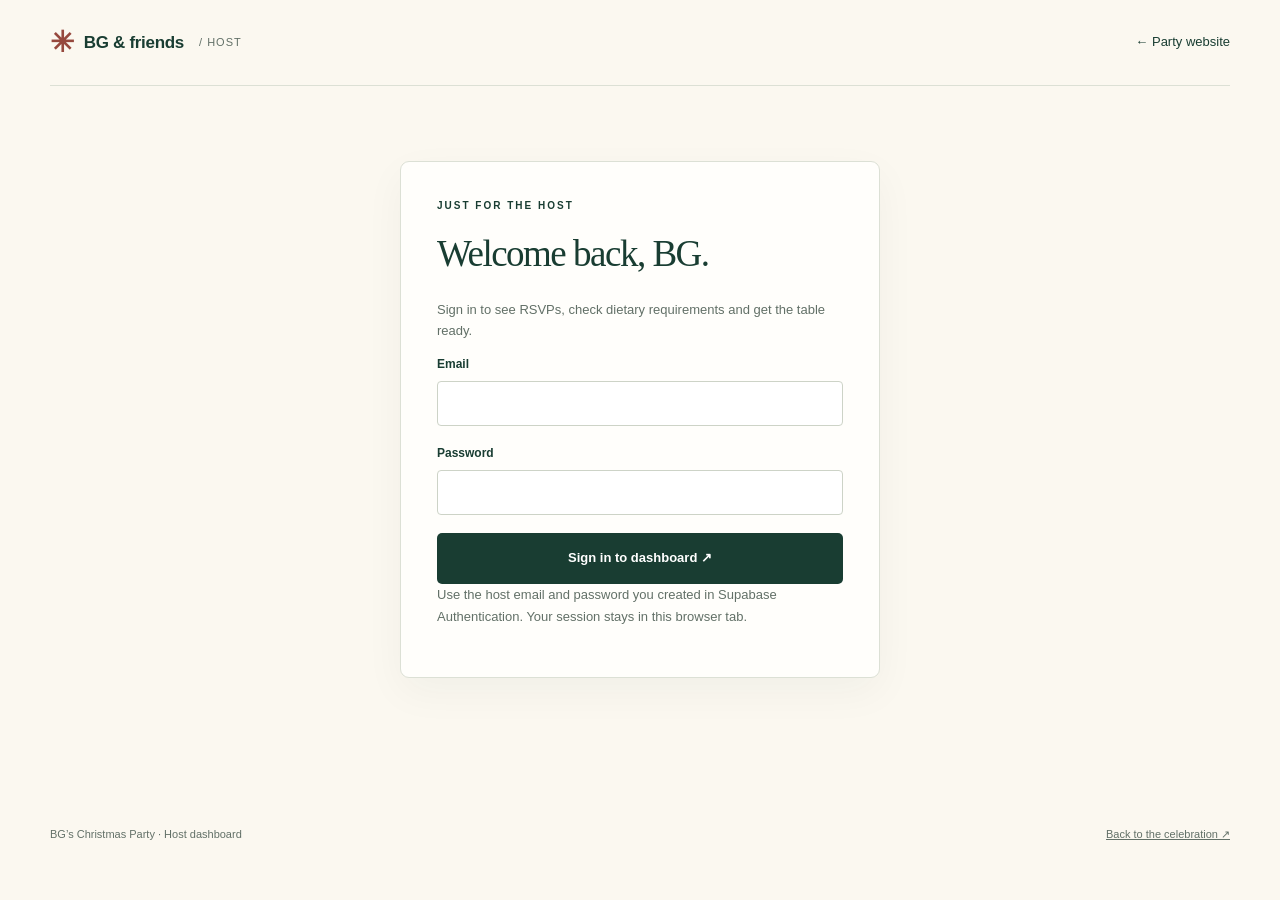
==== admin.html @ 315f64fb "Add files via upload" ====
<!doctype html>
<html lang="en-AU">
<head>
  <meta charset="utf-8">
  <meta name="viewport" content="width=device-width, initial-scale=1">
  <meta name="theme-color" content="#193d32">
  <meta name="referrer" content="no-referrer">
  <meta name="robots" content="noindex,nofollow">
  <meta http-equiv="Content-Security-Policy" content="default-src 'self'; script-src 'self'; style-src 'self'; img-src 'self' data:; connect-src https://kngelwfupxtznqcwbgnf.supabase.co; object-src 'none'; base-uri 'self'; form-action 'none'">
  <title>Host dashboard · BG’s Christmas Party</title>
  <link rel="icon" href="./favicon.svg" type="image/svg+xml">
  <link rel="stylesheet" href="./styles.css">
  <script type="module" src="./admin.js"></script>
</head>
<body class="admin-page">
  <a class="skip" href="#main">Skip to content</a>
  <header class="site-header wrap"><a class="brand" href="./index.html"><span class="brand-mark" aria-hidden="true">✳</span> BG & friends <span class="year">/ HOST</span></a><nav aria-label="Host navigation"><a href="./index.html">← Party website</a><button id="signout" class="text-button" type="button" hidden>Sign out</button></nav></header>
  <main id="main" class="wrap admin-main">
    <section id="login-panel" class="login-card">
      <p class="eyebrow">JUST FOR THE HOST</p><h1>Welcome back, BG.</h1><p>Sign in to see RSVPs, check dietary requirements and get the table ready.</p>
      <div id="login-status" class="notice" role="status" hidden></div>
      <noscript><p class="notice error">Please enable JavaScript to sign in.</p></noscript>
      <form id="login-form"><fieldset id="login-fields"><label>Email<input name="email" type="email" required autocomplete="username"></label><label>Password<input name="password" type="password" required autocomplete="current-password"></label><button class="button primary full" type="submit">Sign in to dashboard ↗</button></fieldset></form>
      <p class="small">Use the host email and password you created in Supabase Authentication. Your session stays in this browser tab.</p>
    </section>
    <section id="dashboard" hidden>
      <div class="section-heading"><div><p class="eyebrow">CHRISTMAS, ORGANISED</p><h1>Your party at a glance.</h1><p>19 December 2026 · 1 pm AEDT</p><p id="signed-in-as" class="small"></p></div><div class="button-row"><button id="refresh-admin" class="button secondary" type="button">↻ Refresh</button><button id="export-csv" class="button primary" type="button" disabled>Download CSV ↓</button></div></div>
      <div id="admin-status" class="notice" role="status" hidden></div>
      <div id="stats" class="stats-grid" aria-label="RSVP totals"></div>
      <section class="menu-summary"><div><h2>Food on the table</h2><p class="small">Confirmed households by their selected food category</p></div><div id="food-totals" class="food-totals"></div></section>
      <section class="guest-management"><div class="management-heading"><div><h2>Household RSVPs</h2><p id="record-count" class="small">Loading responses…</p></div><div class="table-filters"><label>Search<input type="search" id="guest-search" placeholder="Name, dish or dietary note"></label><label>Attendance<select id="attendance-filter"><option value="All">All responses</option><option>Yes</option><option>Maybe</option><option>No</option></select></label></div></div>
        <div class="table-scroll"><table class="guest-table"><thead><tr><th>Household</th><th>RSVP</th><th>Adults</th><th>Kids</th><th>Bringing</th><th>Dietary notes</th><th>Manage</th></tr></thead><tbody id="guest-rows"></tbody></table></div>
        <div id="admin-empty" class="empty-state" hidden><span class="empty-icon" aria-hidden="true">✧</span><h3>No responses yet.</h3><p>Once guests submit their RSVPs, you’ll see them here.</p></div>
      </section>
    </section>
  </main>
  <dialog id="edit-dialog" aria-labelledby="edit-title"><div class="dialog-heading"><div><p class="eyebrow">HOST EDIT</p><h2 id="edit-title">Update this RSVP</h2></div><button id="close-dialog" class="icon-button" type="button" aria-label="Close editor">×</button></div>
    <div id="edit-status" class="notice" role="status" hidden></div>
    <form id="host-edit-form"><fieldset id="host-edit-fields">
      <label>Household name<input name="household_name" required maxlength="100"></label>
      <div class="form-row"><label>Attendance<select name="attendance"><option>Yes</option><option>Maybe</option><option>No</option></select></label><label>Category<select name="food_category"></select></label></div>
      <div class="form-row"><label>Adults<input name="adults" type="number" min="0" max="50" step="1" required></label><label>Children<input name="children" type="number" min="0" max="50" step="1" required></label></div>
      <label>Bringing<textarea name="bringing" rows="2" maxlength="1000"></textarea></label>
      <label>Quantity or serves<input name="quantity" maxlength="100"></label>
      <label>Dietary requirements<textarea name="dietary_requirements" rows="2" maxlength="1000"></textarea></label>
      <button type="submit" class="button primary full">Save changes</button>
    </fieldset></form>
  </dialog>
  <footer class="wrap site-footer"><span>BG’s Christmas Party · Host dashboard</span><a href="./index.html">Back to the celebration ↗</a></footer>
</body>
</html>
---- styles.css ----
:root{--paper:#fbf8f0;--ink:#193d32;--muted:#627067;--line:#dce0d5;--green:#214e3e;--red:#96483d;--gold:#c3a35d;--white:#fffefb;--soft:#eef0e7;--shadow:0 14px 42px #20382b0b}
*{box-sizing:border-box}html{scroll-behavior:smooth;scroll-padding-top:30px}body{margin:0;background:var(--paper);color:var(--ink);font-family:Arial,Helvetica,sans-serif;font-size:16px;line-height:1.6}button,input,select,textarea{font:inherit}button,a,input,select,textarea{-webkit-tap-highlight-color:transparent}button{cursor:pointer}button:disabled{cursor:wait;opacity:.55}[hidden]{display:none!important}a{color:inherit}a:hover{color:var(--red)}button:focus-visible,a:focus-visible,input:focus-visible,textarea:focus-visible,select:focus-visible{outline:3px solid var(--gold);outline-offset:4px}.wrap{width:min(1180px,calc(100% - 80px));margin:auto}.site-header{display:flex;align-items:center;justify-content:space-between;padding:28px 0;border-bottom:1px solid var(--line);gap:20px}.brand{display:inline-flex;align-items:center;gap:10px;text-decoration:none;font-size:17px;font-weight:700;letter-spacing:-.3px}.brand-mark{font-size:29px;color:var(--red);line-height:1}.year{font-size:11px;letter-spacing:1px;font-weight:400;color:var(--muted);margin-left:5px}nav{display:flex;align-items:center;gap:28px}nav a{text-decoration:none;font-size:13px}nav .host-link{color:var(--muted);border-left:1px solid var(--line);padding-left:28px}.skip{position:absolute;left:12px;top:-100px;background:var(--ink);color:white;padding:12px;z-index:10}.skip:focus{top:12px}.hero{display:grid;grid-template-columns:1.3fr 1fr;align-items:center;gap:70px;padding-top:75px;padding-bottom:70px}.eyebrow{font-size:10px;font-weight:700;letter-spacing:2px;line-height:1.6;margin:0 0 20px;text-transform:uppercase}.tiny-star{color:var(--red);font-size:16px;margin-right:8px}h1,h2,h3,p{margin-top:0}h1,h2,h3{font-family:Georgia,'Times New Roman',serif;font-weight:400;line-height:1.08;letter-spacing:-1.5px}h1{font-size:clamp(42px,4.4vw,64px);margin-bottom:26px}h1 em{font-weight:400;color:var(--red)}.hero-intro{font-size:16px;line-height:1.85;color:var(--muted);max-width:430px;margin-bottom:28px}.hero-note{font-size:11px;letter-spacing:.2px;color:var(--muted);margin:16px 0 0}.button{display:inline-flex;align-items:center;justify-content:center;gap:30px;padding:14px 24px;min-height:48px;font-size:13px;font-weight:600;text-decoration:none;border:1px solid transparent;border-radius:5px;transition:background .15s,transform .15s}.button:hover{transform:translateY(-1px)}.primary{background:var(--ink);color:white}.primary:hover{background:#2d5646;color:white}.secondary{background:transparent;color:var(--ink);border-color:#cbd1c4}.secondary:hover{background:#e9eddf}.full{width:100%}.invitation{background:#ececde;padding:24px 28px 20px;border:1px solid #d6d8c6;box-shadow:10px 10px 0 #f0eee3;transform:rotate(2deg);position:relative;max-width:410px;width:100%;justify-self:end}.invite-top{display:flex;justify-content:space-between;font-size:9px;letter-spacing:1.7px;border-bottom:1px solid #bdc6af;padding-bottom:15px}.invite-date{text-align:center;border-top:1px solid #bdc6af;padding-top:15px}.invite-date>span{display:block;font-size:9px;letter-spacing:2px}.invite-date strong{display:block;font-family:Georgia,serif;font-weight:400;font-size:52px;line-height:1.4;letter-spacing:-2px}.invite-date strong em{font-size:31px;letter-spacing:-1px}.invite-foot{font-family:Georgia,serif;font-style:italic;text-align:center;font-size:12px;margin:13px 0 0;color:#526451}.tree-scene{height:230px;position:relative;margin:5px auto 0;width:280px;max-width:100%}.tree-layer{position:absolute;left:50%;transform:translateX(-50%);height:0;width:0;border-left:solid transparent;border-right:solid transparent;border-bottom:solid var(--ink)}.tree-layer.top{top:33px;border-left-width:46px;border-right-width:46px;border-bottom-width:72px;z-index:3}.tree-layer.middle{top:67px;border-left-width:66px;border-right-width:66px;border-bottom-width:97px;z-index:2;border-bottom-color:#315843}.tree-layer.bottom{top:111px;border-left-width:89px;border-right-width:89px;border-bottom-width:93px;z-index:1;border-bottom-color:#43664c}.tree-star{position:absolute;top:0;left:50%;transform:translateX(-50%);font-size:45px;line-height:1;color:#927536;z-index:4}.tree-trunk{position:absolute;left:calc(50% - 9px);top:184px;width:18px;height:34px;background:#967851}.bauble{position:absolute;width:10px;height:10px;background:#d8b975;border-radius:50%;z-index:4;box-shadow:2px 2px 0 #0001}.b1{top:83px;left:49%}.b2{top:125px;left:40%;background:#b66b56}.b3{top:146px;left:60%}.b4{top:181px;left:36%}.b5{top:180px;left:53%;background:#b66b56}.gift{position:absolute;bottom:4px;height:36px;width:50px;z-index:5;background:#ac5647}.gift:before{content:'';position:absolute;left:20px;top:0;height:100%;width:8px;background:#d6b97c}.gift:after{content:'';position:absolute;width:100%;height:6px;top:7px;background:#d6b97c}.g1{left:45px;transform:rotate(-6deg)}.g2{right:37px;height:27px;width:43px;background:#ccb374;transform:rotate(4deg)}.g2:before,.g2:after{background:#e5d7b5}.spark{position:absolute;color:#a0884b}.s1{left:18px;top:64px;font-size:24px}.s2{right:23px;top:32px;font-size:16px}.s3{right:4px;top:132px;font-size:23px}.event-strip{display:grid;grid-template-columns:repeat(3,1fr);border-top:1px solid var(--line);border-bottom:1px solid var(--line);padding:25px 0;gap:25px}.event-strip>div{display:flex;flex-direction:column;padding:0 26px;border-left:1px solid var(--line)}.event-strip>div:first-child{padding-left:0;border:0}.detail-label{font-size:9px;letter-spacing:1.5px;color:var(--muted);font-weight:700}.event-strip strong{font-size:14px;font-weight:600;margin:5px 0}.event-strip div>span:last-child{font-size:12px;color:var(--muted)}.section{padding-top:85px;padding-bottom:85px}h2{font-size:42px;margin-bottom:18px}h3{font-size:25px;letter-spacing:-.6px}.rsvp-section{display:grid;grid-template-columns:1fr 1.35fr;gap:100px}.section-intro{padding-top:14px}.section-intro>p:not(.eyebrow){color:var(--muted)}.section-intro>p{max-width:350px}.side-note{display:flex;gap:17px;background:#efeee2;border-radius:6px;padding:22px;margin:32px 0 22px}.side-note>span{color:var(--red);font-size:28px;line-height:1.2}.side-note strong{font-size:13px}.side-note p{font-size:12px;margin:4px 0 0;color:var(--muted);line-height:1.75}.small{font-size:12px;line-height:1.7;color:var(--muted)}.form-card{padding:32px;background:var(--white);border:1px solid var(--line);border-radius:9px;box-shadow:var(--shadow)}fieldset{padding:0;border:0;margin:0;min-width:0}label{display:block;font-size:12px;font-weight:600;margin-bottom:18px;line-height:1.6}input,select,textarea{display:block;width:100%;min-width:0;margin-top:7px;background:#fff;border:1px solid #cdd3c7;color:#203d32;border-radius:4px;padding:11px 12px;font-size:14px;line-height:1.5}textarea{resize:vertical;min-height:76px}input::placeholder,textarea::placeholder{color:#7d857c;opacity:1;font-size:13px}input:disabled{background:#f0f0e9;color:#687066}select{min-height:46px}.required{color:var(--red)}.optional{color:var(--muted);font-weight:400}.form-row{display:grid;grid-template-columns:1fr 1fr;gap:18px}.form-divider{border-top:1px solid var(--line);margin:10px 0 21px;padding-top:21px;color:var(--muted);font-size:9px;letter-spacing:1.5px}.form-foot{font-size:10px;text-align:center;color:var(--muted);margin:14px 0 0}.notice{padding:13px 15px;border-radius:5px;background:#eef2e9;font-size:13px;margin:0 0 20px;overflow-wrap:anywhere;border:1px solid #d9e1d0}.notice.error{background:#fbefec;color:#8c322b;border-color:#eac9c2}.edit-banner{padding:0 0 18px;border-bottom:1px solid var(--line);margin-bottom:20px;font-size:13px}.edit-banner strong{display:block;margin-bottom:6px}.text-button{padding:3px 0;border:0;background:none;color:var(--ink);font-size:12px;text-decoration:underline;text-underline-offset:4px}.text-button:hover{color:var(--red)}.saved-panel h3{font-size:33px}.saved-panel>p:not(.eyebrow){font-size:14px;color:var(--muted)}.saved-panel:focus{outline:none}.button-row{display:flex;gap:10px;flex-wrap:wrap}.saved-panel .button{padding:12px 16px;font-size:12px}.potluck-section{background:#f0f1e8;border-top:1px solid var(--line);border-bottom:1px solid var(--line)}.section-heading{display:flex;align-items:center;justify-content:space-between;gap:30px;margin-bottom:30px}.section-heading p:not(.eyebrow){color:var(--muted);font-size:14px;margin-bottom:0}.section-heading .eyebrow{margin-bottom:14px}.section-heading .button{flex-shrink:0}.filter-row{display:flex;flex-wrap:wrap;gap:8px;margin:28px 0}.chip{font-size:12px;padding:8px 16px;border:1px solid #d1d8ca;border-radius:25px;background:transparent;color:var(--ink)}.chip[aria-pressed=true]{background:var(--ink);color:white;border-color:var(--ink)}.potluck-grid{display:grid;grid-template-columns:repeat(3,1fr);gap:18px}.potluck-card{background:var(--white);border:1px solid var(--line);padding:24px;border-radius:6px;min-width:0}.card-top{display:flex;align-items:center;justify-content:space-between;gap:10px;margin-bottom:20px}.card-top .eyebrow{margin:0;font-size:9px;color:var(--red)}.food-icon{display:grid;place-items:center;background:#f0efe3;border-radius:50%;height:35px;width:35px;font-size:22px;color:var(--red)}.potluck-card h3{overflow-wrap:anywhere;white-space:pre-wrap;margin-bottom:12px;font-size:24px;line-height:1.3}.potluck-card p{white-space:pre-wrap;overflow-wrap:anywhere}.card-household{padding-top:15px;margin-top:20px;border-top:1px solid var(--line);font-size:12px;overflow-wrap:anywhere}.empty-state{grid-column:1/-1;text-align:center;background:#ffffff70;border:1px dashed #c4cdbb;padding:40px 24px;border-radius:6px}.empty-icon{font-size:35px;color:var(--red)}.empty-state h3{margin:12px 0}.empty-state p{color:var(--muted);font-size:13px;margin-bottom:0}.potluck-foot{margin:20px 0 0}.site-footer{display:flex;justify-content:space-between;align-items:center;gap:20px;padding:28px 0;font-size:11px;color:var(--muted)}.site-footer .brand{font-family:Georgia,serif;font-style:italic;font-size:15px;font-weight:400}.site-footer .brand-mark{font-style:normal}.admin-main{min-height:calc(100vh - 200px);padding-top:55px;padding-bottom:60px}.login-card{max-width:480px;margin:20px auto 60px;background:var(--white);border:1px solid var(--line);border-radius:9px;padding:36px;box-shadow:var(--shadow)}.login-card h1{font-size:37px}.login-card>p:not(.eyebrow){color:var(--muted);font-size:13px}.admin-page h1{font-size:44px}.admin-page .login-card h1{font-size:37px}.admin-page h2{font-size:28px}.stats-grid{display:grid;grid-template-columns:repeat(4,1fr);gap:16px;margin:30px 0}.stat-card{background:var(--white);border:1px solid var(--line);border-radius:6px;padding:23px;display:flex;flex-direction:column}.stat-card:first-child{background:var(--ink);color:white;border-color:var(--ink)}.stat-card:first-child .small,.stat-card:first-child .detail-label{color:#d3dfd5}.stat-card>strong{font-family:Georgia,serif;font-size:48px;font-weight:400;line-height:1.3;margin:10px 0}.menu-summary{background:#eceee3;border:1px solid var(--line);border-radius:6px;padding:23px 26px;margin-bottom:38px}.menu-summary h2{margin-bottom:5px}.menu-summary p{margin-bottom:20px}.food-totals{display:grid;grid-template-columns:repeat(8,1fr);gap:10px}.food-total{display:flex;flex-direction:column;border-left:1px solid #d1d8c6;padding-left:16px;gap:2px}.food-total:first-child{border-left:0;padding-left:0}.food-total strong{font-family:Georgia,serif;font-size:26px;font-weight:400}.food-total span{font-size:11px;color:var(--muted)}.management-heading{display:flex;justify-content:space-between;align-items:end;gap:20px;margin-bottom:20px}.management-heading h2{margin-bottom:6px}.management-heading p{margin-bottom:0}.table-filters{display:flex;gap:14px}.table-filters label{margin:0}.table-filters input{max-width:250px}.table-scroll{overflow-x:auto;border:1px solid var(--line);border-radius:6px;background:var(--white)}.guest-table{border-collapse:collapse;width:100%;font-size:12px;min-width:820px;table-layout:fixed}.guest-table th{text-align:left;font-size:10px;letter-spacing:.5px;background:#eff1e7;padding:15px 12px;border-bottom:1px solid var(--line)}.guest-table th:nth-child(1){width:19%}.guest-table th:nth-child(2){width:10%}.guest-table th:nth-child(3),.guest-table th:nth-child(4){width:7%}.guest-table th:nth-child(5){width:23%}.guest-table th:nth-child(6){width:23%}.guest-table th:last-child{width:11%}.guest-table td{vertical-align:top;padding:18px 12px;border-bottom:1px solid var(--line);overflow-wrap:anywhere;white-space:pre-wrap}.guest-table tr:last-child td{border-bottom:0}.guest-table .small{font-size:10px}.table-sub{display:block;margin-top:4px}.guest-table .text-button{display:block;font-size:11px;margin-bottom:7px}.badge{display:inline-block;border-radius:20px;padding:3px 10px;font-size:10px;font-weight:700}.badge.yes{background:#e1eddf;color:#2e5834}.badge.maybe{background:#f1e9cf;color:#745b1a}.badge.no{background:#f0e1dc;color:#8b4137}.danger{color:#994137}dialog{width:min(550px,calc(100% - 28px));max-height:90vh;border:1px solid var(--line);border-radius:10px;background:var(--white);color:var(--ink);padding:28px;overflow:auto;box-shadow:0 20px 90px #0004}dialog::backdrop{background:#102e23aa;backdrop-filter:blur(3px)}.dialog-heading{display:flex;align-items:flex-start;justify-content:space-between;gap:20px}.dialog-heading .eyebrow{margin-bottom:10px}.dialog-heading h2{overflow-wrap:anywhere}.icon-button{border:1px solid var(--line);border-radius:50%;width:34px;height:34px;flex-shrink:0;line-height:1;background:transparent;font-size:23px;color:var(--ink)}
@media(min-width:1500px){.hero{padding-top:100px;padding-bottom:95px}}
@media(max-width:1000px){.wrap{width:calc(100% - 48px)}.hero{gap:38px}.rsvp-section{gap:45px}.invitation{padding:20px}.hero h1{font-size:46px}.potluck-grid{grid-template-columns:repeat(2,1fr)}.stats-grid{grid-template-columns:repeat(2,1fr)}.management-heading{align-items:start;flex-direction:column}.food-totals{grid-template-columns:repeat(4,1fr);row-gap:20px}.food-total:nth-child(5){border-left:0;padding-left:0}}
@media(max-width:680px){.wrap{width:calc(100% - 36px)}.site-header{padding:18px 0;align-items:flex-start;gap:14px;flex-wrap:wrap}.brand{font-size:16px}.brand-mark{font-size:25px}nav{gap:22px;justify-content:space-between;width:100%}nav a{font-size:12px}nav .host-link{margin-left:auto;border:0;padding-left:0}.hero{grid-template-columns:1fr;gap:42px;padding-top:40px;padding-bottom:45px}.hero h1{font-size:43px;line-height:1.11;letter-spacing:-1.7px}.hero-intro{font-size:14px;max-width:100%}.hero-copy .eyebrow{margin-bottom:18px}.invitation{justify-self:center;width:90%;max-width:355px}.tree-scene{height:220px}.event-strip{grid-template-columns:1fr;gap:18px;padding:24px 0}.event-strip>div{padding:0 0 16px;border:0;border-bottom:1px solid var(--line)}.event-strip>div:first-child{border-bottom:1px solid var(--line);padding-bottom:16px}.event-strip>div:last-child{border:0;padding:0}.section{padding:45px 0}.rsvp-section{grid-template-columns:1fr;gap:24px}.section-intro{padding:0}.section-intro h2 br{display:none}.section-intro>p{max-width:none}.section-intro>p.small{margin-bottom:0}.side-note{margin:22px 0 16px;padding:18px}.form-card{padding:22px 18px}h2{font-size:34px}.section-heading{align-items:flex-start;flex-direction:column;gap:18px;margin-bottom:20px}.section-heading p:not(.eyebrow){font-size:13px}.section-heading .button{padding:10px 16px;min-height:42px}.potluck-grid{grid-template-columns:1fr}.potluck-card{padding:22px}.site-footer{align-items:flex-start;flex-direction:column;gap:8px;padding:24px 0}.form-row{gap:12px}.saved-panel .button-row{flex-direction:column}.admin-main{padding-top:30px}.admin-page h1{font-size:35px}.login-card{padding:26px 22px;margin-top:0}.admin-page .login-card h1{font-size:32px}.stat-card{padding:17px}.stat-card>strong{font-size:39px}.stat-card .detail-label{font-size:8px;letter-spacing:1px}.stat-card .small{font-size:10px}.stats-grid{gap:10px;margin:20px 0}.menu-summary{padding:20px 18px}.food-totals{gap:16px 8px}.food-total{padding-left:10px}.food-total span{font-size:10px}.table-filters{width:100%;flex-direction:column;gap:12px}.table-filters input{max-width:none}.table-scroll{margin:0 -4px}.admin-page .section-heading .button-row{width:100%}.admin-page .section-heading .button{flex:1}dialog{padding:22px 18px}}
@media(prefers-reduced-motion:reduce){html{scroll-behavior:auto}*{transition:none!important}}
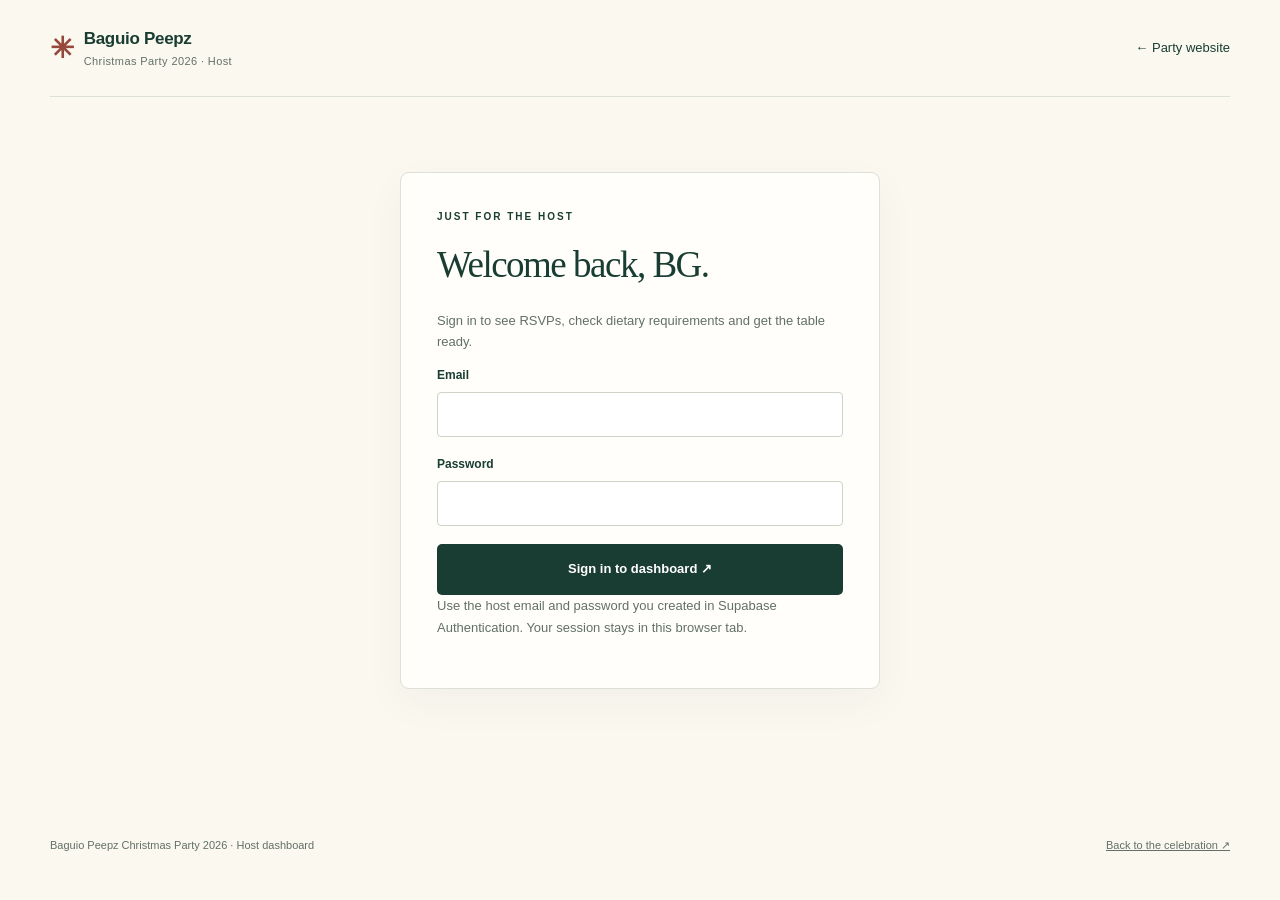
==== commit 793b8920: "Add files via upload" ====
--- a/admin.html
+++ b/admin.html
@@ -7,14 +7,14 @@
   <meta name="referrer" content="no-referrer">
   <meta name="robots" content="noindex,nofollow">
   <meta http-equiv="Content-Security-Policy" content="default-src 'self'; script-src 'self'; style-src 'self'; img-src 'self' data:; connect-src https://kngelwfupxtznqcwbgnf.supabase.co; object-src 'none'; base-uri 'self'; form-action 'none'">
-  <title>Host dashboard · BG’s Christmas Party</title>
+  <title>Host dashboard · Baguio Peepz Christmas Party 2026</title>
   <link rel="icon" href="./favicon.svg" type="image/svg+xml">
   <link rel="stylesheet" href="./styles.css">
   <script type="module" src="./admin.js"></script>
 </head>
 <body class="admin-page">
   <a class="skip" href="#main">Skip to content</a>
-  <header class="site-header wrap"><a class="brand" href="./index.html"><span class="brand-mark" aria-hidden="true">✳</span> BG & friends <span class="year">/ HOST</span></a><nav aria-label="Host navigation"><a href="./index.html">← Party website</a><button id="signout" class="text-button" type="button" hidden>Sign out</button></nav></header>
+  <header class="site-header wrap"><a class="brand" href="./index.html"><span class="brand-mark" aria-hidden="true">✳</span> <span class="brand-name">Baguio Peepz<span class="brand-subtitle">Christmas Party 2026 · Host</span></span></a><nav aria-label="Host navigation"><a href="./index.html">← Party website</a><button id="signout" class="text-button" type="button" hidden>Sign out</button></nav></header>
   <main id="main" class="wrap admin-main">
     <section id="login-panel" class="login-card">
       <p class="eyebrow">JUST FOR THE HOST</p><h1>Welcome back, BG.</h1><p>Sign in to see RSVPs, check dietary requirements and get the table ready.</p>
@@ -46,6 +46,6 @@
       <button type="submit" class="button primary full">Save changes</button>
     </fieldset></form>
   </dialog>
-  <footer class="wrap site-footer"><span>BG’s Christmas Party · Host dashboard</span><a href="./index.html">Back to the celebration ↗</a></footer>
+  <footer class="wrap site-footer"><span>Baguio Peepz Christmas Party 2026 · Host dashboard</span><a href="./index.html">Back to the celebration ↗</a></footer>
 </body>
 </html>
--- a/styles.css
+++ b/styles.css
@@ -4,3 +4,8 @@
 @media(max-width:1000px){.wrap{width:calc(100% - 48px)}.hero{gap:38px}.rsvp-section{gap:45px}.invitation{padding:20px}.hero h1{font-size:46px}.potluck-grid{grid-template-columns:repeat(2,1fr)}.stats-grid{grid-template-columns:repeat(2,1fr)}.management-heading{align-items:start;flex-direction:column}.food-totals{grid-template-columns:repeat(4,1fr);row-gap:20px}.food-total:nth-child(5){border-left:0;padding-left:0}}
 @media(max-width:680px){.wrap{width:calc(100% - 36px)}.site-header{padding:18px 0;align-items:flex-start;gap:14px;flex-wrap:wrap}.brand{font-size:16px}.brand-mark{font-size:25px}nav{gap:22px;justify-content:space-between;width:100%}nav a{font-size:12px}nav .host-link{margin-left:auto;border:0;padding-left:0}.hero{grid-template-columns:1fr;gap:42px;padding-top:40px;padding-bottom:45px}.hero h1{font-size:43px;line-height:1.11;letter-spacing:-1.7px}.hero-intro{font-size:14px;max-width:100%}.hero-copy .eyebrow{margin-bottom:18px}.invitation{justify-self:center;width:90%;max-width:355px}.tree-scene{height:220px}.event-strip{grid-template-columns:1fr;gap:18px;padding:24px 0}.event-strip>div{padding:0 0 16px;border:0;border-bottom:1px solid var(--line)}.event-strip>div:first-child{border-bottom:1px solid var(--line);padding-bottom:16px}.event-strip>div:last-child{border:0;padding:0}.section{padding:45px 0}.rsvp-section{grid-template-columns:1fr;gap:24px}.section-intro{padding:0}.section-intro h2 br{display:none}.section-intro>p{max-width:none}.section-intro>p.small{margin-bottom:0}.side-note{margin:22px 0 16px;padding:18px}.form-card{padding:22px 18px}h2{font-size:34px}.section-heading{align-items:flex-start;flex-direction:column;gap:18px;margin-bottom:20px}.section-heading p:not(.eyebrow){font-size:13px}.section-heading .button{padding:10px 16px;min-height:42px}.potluck-grid{grid-template-columns:1fr}.potluck-card{padding:22px}.site-footer{align-items:flex-start;flex-direction:column;gap:8px;padding:24px 0}.form-row{gap:12px}.saved-panel .button-row{flex-direction:column}.admin-main{padding-top:30px}.admin-page h1{font-size:35px}.login-card{padding:26px 22px;margin-top:0}.admin-page .login-card h1{font-size:32px}.stat-card{padding:17px}.stat-card>strong{font-size:39px}.stat-card .detail-label{font-size:8px;letter-spacing:1px}.stat-card .small{font-size:10px}.stats-grid{gap:10px;margin:20px 0}.menu-summary{padding:20px 18px}.food-totals{gap:16px 8px}.food-total{padding-left:10px}.food-total span{font-size:10px}.table-filters{width:100%;flex-direction:column;gap:12px}.table-filters input{max-width:none}.table-scroll{margin:0 -4px}.admin-page .section-heading .button-row{width:100%}.admin-page .section-heading .button{flex:1}dialog{padding:22px 18px}}
 @media(prefers-reduced-motion:reduce){html{scroll-behavior:auto}*{transition:none!important}}
+
+/* Party identity and the private-link reminder. */
+.brand-name{display:block;line-height:1.3}.brand-subtitle{display:block;font-size:11px;font-weight:400;letter-spacing:.4px;margin-top:4px;color:var(--muted)}
+.save-link-callout{background:#f6efdb;border:2px solid var(--gold);border-radius:7px;padding:22px;margin:22px 0}.save-link-callout .eyebrow{color:#71551f;margin-bottom:10px}.save-link-callout h4{font-family:Georgia,serif;font-weight:400;font-size:27px;line-height:1.15;letter-spacing:-.5px;margin:0 0 14px}.save-link-callout p,.save-link-steps{font-size:13px;line-height:1.7}.save-link-steps{padding-left:20px;margin:0 0 22px}.save-link-steps li+li{margin-top:10px}.save-link-callout .button-row .button{flex:1;gap:8px}.save-link-callout #copy-status{margin:12px 0}.save-link-callout #link-privacy{margin-bottom:0}.save-link-check{display:flex;align-items:flex-start;gap:12px;padding:10px 0;font-size:13px;cursor:pointer}.save-link-check input{width:20px;height:20px;margin:1px 0 0;flex-shrink:0;accent-color:var(--ink)}.saved-help{margin-top:14px}#finish-rsvp:disabled{cursor:not-allowed}.saved-panel{min-width:0}
+@media(max-width:680px){.save-link-callout{padding:18px 14px}.save-link-callout h4{font-size:25px}}
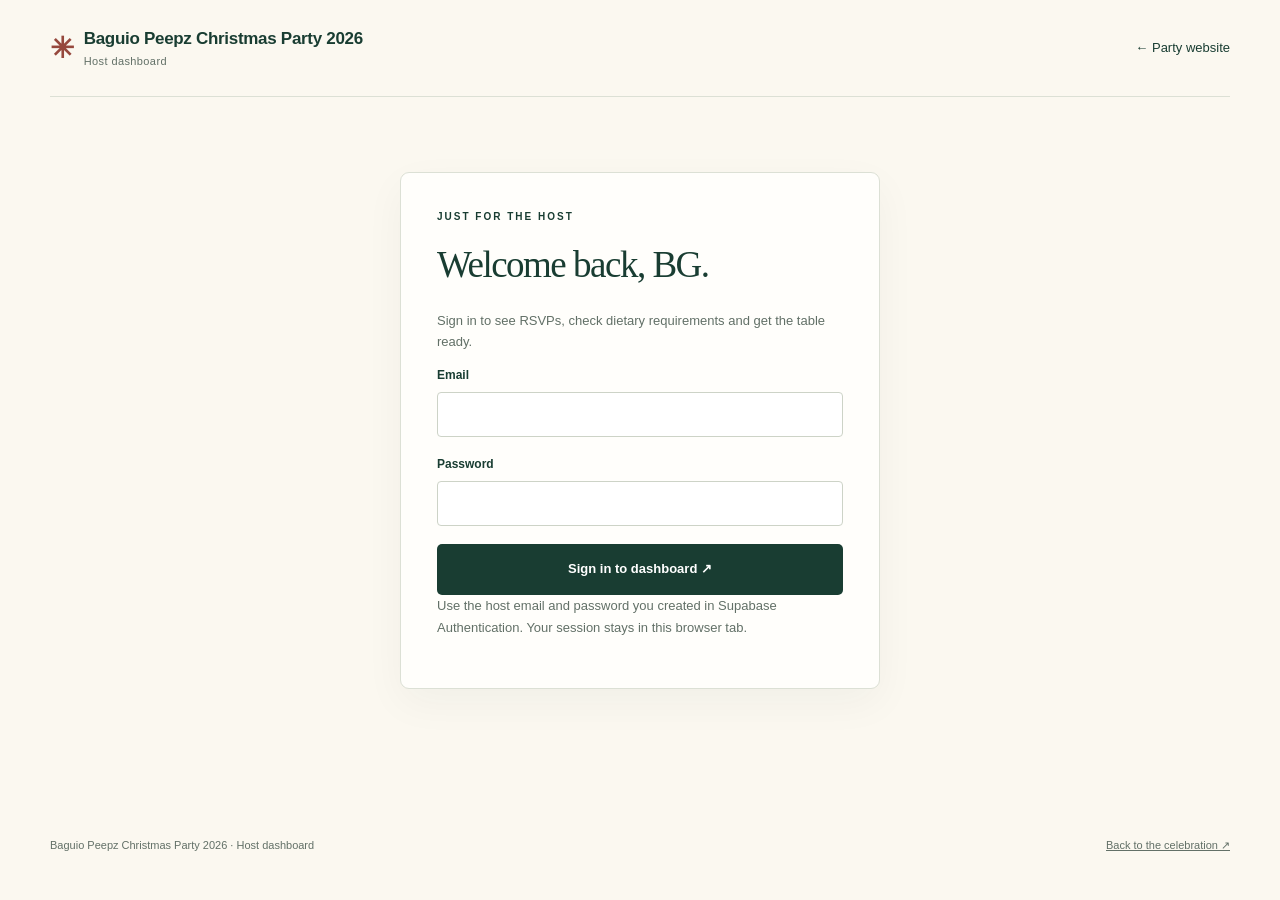
==== commit f2dc3c9b: "Add files via upload" ====
--- a/admin.html
+++ b/admin.html
@@ -9,12 +9,12 @@
   <meta http-equiv="Content-Security-Policy" content="default-src 'self'; script-src 'self'; style-src 'self'; img-src 'self' data:; connect-src https://kngelwfupxtznqcwbgnf.supabase.co; object-src 'none'; base-uri 'self'; form-action 'none'">
   <title>Host dashboard · Baguio Peepz Christmas Party 2026</title>
   <link rel="icon" href="./favicon.svg" type="image/svg+xml">
-  <link rel="stylesheet" href="./styles.css">
-  <script type="module" src="./admin.js"></script>
+  <link rel="stylesheet" href="./styles.css?v=20260930-2">
+  <script type="module" src="./admin.js?v=20260930-2"></script>
 </head>
 <body class="admin-page">
   <a class="skip" href="#main">Skip to content</a>
-  <header class="site-header wrap"><a class="brand" href="./index.html"><span class="brand-mark" aria-hidden="true">✳</span> <span class="brand-name">Baguio Peepz<span class="brand-subtitle">Christmas Party 2026 · Host</span></span></a><nav aria-label="Host navigation"><a href="./index.html">← Party website</a><button id="signout" class="text-button" type="button" hidden>Sign out</button></nav></header>
+  <header class="site-header wrap"><a class="brand" href="./index.html"><span class="brand-mark" aria-hidden="true">✳</span> <span class="brand-name">Baguio Peepz Christmas Party 2026<span class="brand-subtitle">Host dashboard</span></span></a><nav aria-label="Host navigation"><a href="./index.html">← Party website</a><button id="signout" class="text-button" type="button" hidden>Sign out</button></nav></header>
   <main id="main" class="wrap admin-main">
     <section id="login-panel" class="login-card">
       <p class="eyebrow">JUST FOR THE HOST</p><h1>Welcome back, BG.</h1><p>Sign in to see RSVPs, check dietary requirements and get the table ready.</p>
--- a/styles.css
+++ b/styles.css
@@ -6,6 +6,6 @@
 @media(prefers-reduced-motion:reduce){html{scroll-behavior:auto}*{transition:none!important}}
 
 /* Party identity and the private-link reminder. */
-.brand-name{display:block;line-height:1.3}.brand-subtitle{display:block;font-size:11px;font-weight:400;letter-spacing:.4px;margin-top:4px;color:var(--muted)}
+.brand-name{display:block;min-width:0;line-height:1.3}.brand-subtitle{display:block;font-size:11px;font-weight:400;letter-spacing:.4px;margin-top:4px;color:var(--muted)}
 .save-link-callout{background:#f6efdb;border:2px solid var(--gold);border-radius:7px;padding:22px;margin:22px 0}.save-link-callout .eyebrow{color:#71551f;margin-bottom:10px}.save-link-callout h4{font-family:Georgia,serif;font-weight:400;font-size:27px;line-height:1.15;letter-spacing:-.5px;margin:0 0 14px}.save-link-callout p,.save-link-steps{font-size:13px;line-height:1.7}.save-link-steps{padding-left:20px;margin:0 0 22px}.save-link-steps li+li{margin-top:10px}.save-link-callout .button-row .button{flex:1;gap:8px}.save-link-callout #copy-status{margin:12px 0}.save-link-callout #link-privacy{margin-bottom:0}.save-link-check{display:flex;align-items:flex-start;gap:12px;padding:10px 0;font-size:13px;cursor:pointer}.save-link-check input{width:20px;height:20px;margin:1px 0 0;flex-shrink:0;accent-color:var(--ink)}.saved-help{margin-top:14px}#finish-rsvp:disabled{cursor:not-allowed}.saved-panel{min-width:0}
 @media(max-width:680px){.save-link-callout{padding:18px 14px}.save-link-callout h4{font-size:25px}}
